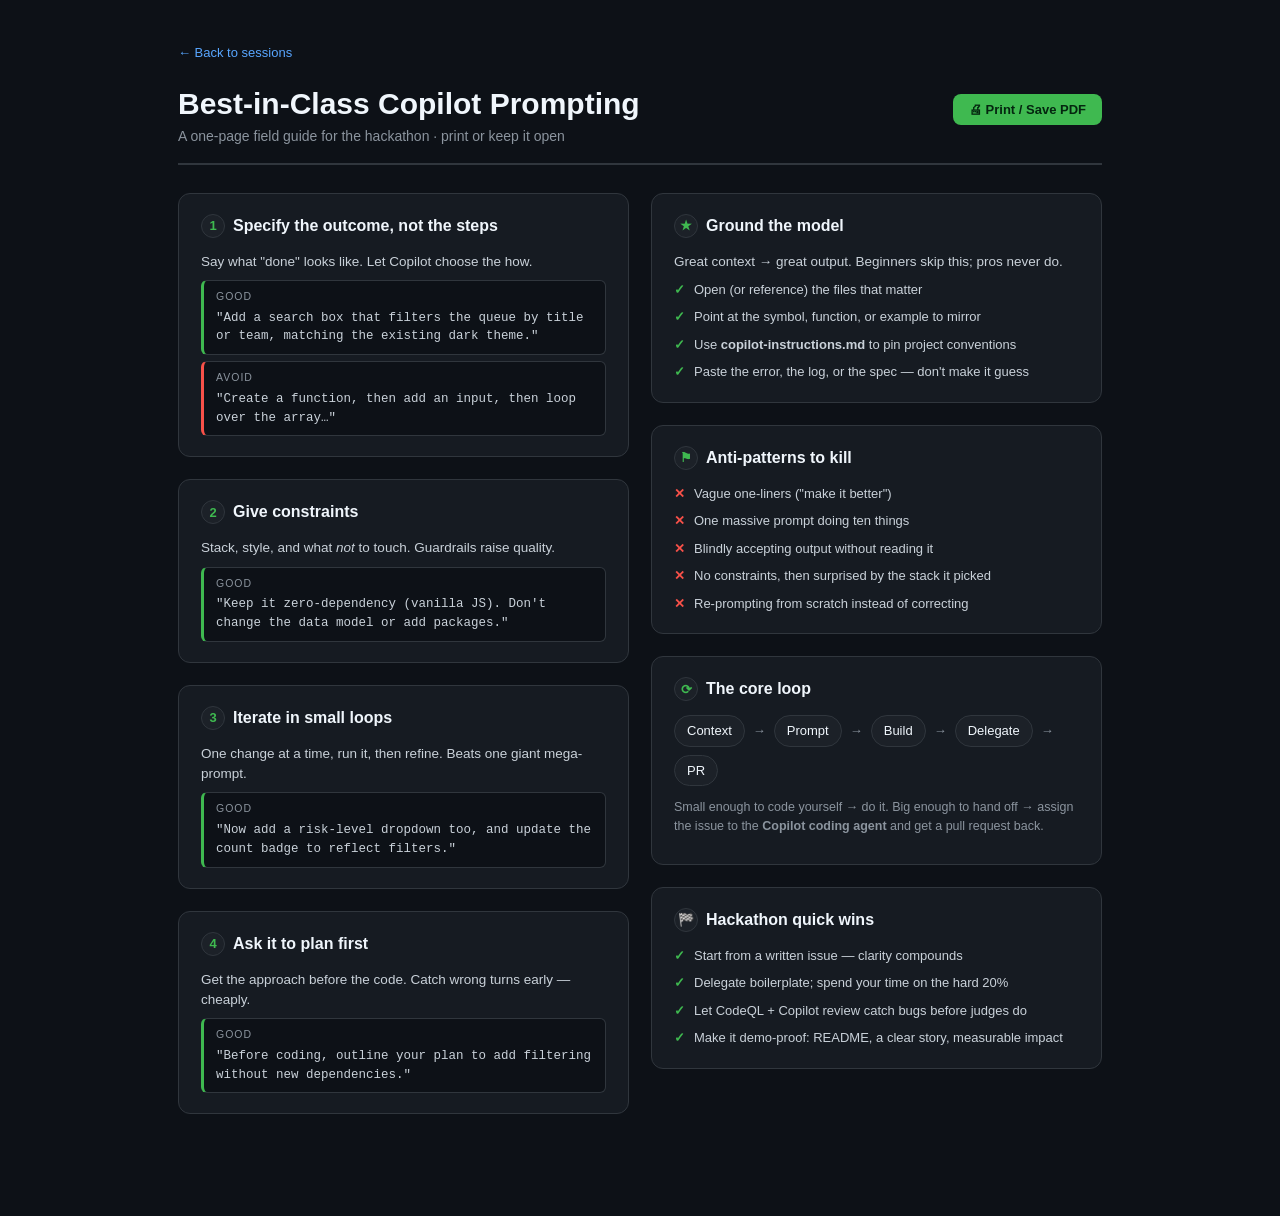
==== cheatsheet.html @ e6ea4fba "Add AI-Native Sessions site (deck-as-webpage + prompting cheat sheet) Co-authored-by: Copilot <22355" ====
<!DOCTYPE html>
<html lang="en">
<head>
  <meta charset="UTF-8" />
  <meta name="viewport" content="width=device-width, initial-scale=1.0" />
  <title>Best-in-Class Copilot Prompting — Cheat Sheet</title>
  <link rel="stylesheet" href="styles.css" />
  <style>
    body { padding: 0; }
    .sheet { max-width: 980px; margin: 0 auto; padding: 40px 28px 80px; }
    .sheet-head { display: flex; align-items: baseline; justify-content: space-between; gap: 16px; border-bottom: 2px solid var(--border); padding-bottom: 16px; margin-bottom: 28px; flex-wrap: wrap; }
    .sheet-head h1 { font-size: 30px; color: var(--white); }
    .sheet-head .sub { color: var(--text-muted); font-size: 14px; }
    .print-btn { padding: 8px 16px; border-radius: 8px; background: var(--green); color: #04260f; border: none; font-weight: 600; font-size: 13px; cursor: pointer; }
    .cols { display: grid; grid-template-columns: 1fr 1fr; gap: 22px; }
    @media (max-width: 780px) { .cols { grid-template-columns: 1fr; } }
    .box { background: var(--bg-card); border: 1px solid var(--border); border-radius: 12px; padding: 20px 22px; margin-bottom: 22px; break-inside: avoid; }
    .box h2 { font-size: 16px; color: var(--white); margin-bottom: 14px; display: flex; align-items: center; gap: 8px; }
    .box h2 .n { width: 24px; height: 24px; border-radius: 50%; background: var(--bg-elev); border: 1px solid var(--border); display: inline-flex; align-items: center; justify-content: center; font-size: 13px; color: var(--green); flex: 0 0 24px; }
    .box p { font-size: 13.5px; color: var(--text); margin-bottom: 8px; }
    .box p.why { color: var(--text-muted); font-size: 12.5px; }
    .ex { background: var(--bg); border: 1px solid var(--border); border-left: 3px solid var(--green); border-radius: 6px; padding: 8px 12px; font-size: 12.5px; font-family: ui-monospace, SFMono-Regular, Menlo, Consolas, monospace; color: var(--text); margin-top: 6px; }
    .ex.bad { border-left-color: var(--red); }
    .ex .lbl { display: block; font-family: -apple-system, sans-serif; font-size: 10.5px; text-transform: uppercase; letter-spacing: 1px; color: var(--text-muted); margin-bottom: 4px; }
    ul.tight { list-style: none; display: flex; flex-direction: column; gap: 8px; }
    ul.tight li { font-size: 13px; padding-left: 20px; position: relative; }
    ul.tight li::before { content: '✓'; position: absolute; left: 0; color: var(--green); font-weight: 700; }
    ul.tight.bad li::before { content: '✕'; color: var(--red); }
    .loop { display: flex; flex-wrap: wrap; gap: 8px; align-items: center; font-size: 13px; }
    .loop .chip { background: var(--bg-elev); border: 1px solid var(--border); border-radius: 20px; padding: 5px 12px; color: var(--white); }
    .loop .arr { color: var(--text-muted); }
    .backlink { display: inline-block; margin-bottom: 18px; font-size: 13px; }
    @media print {
      :root { --bg: #fff; --bg-card: #fff; --bg-elev: #f6f8fa; --border: #d0d7de; --text: #1f2328; --text-muted: #57606a; --white: #000; }
      body { background: #fff; }
      .print-btn, .backlink { display: none; }
      .box { break-inside: avoid; }
    }
  </style>
</head>
<body>
  <div class="sheet">
    <a class="backlink" href="index.html">← Back to sessions</a>
    <div class="sheet-head">
      <div>
        <h1>Best-in-Class Copilot Prompting</h1>
        <div class="sub">A one-page field guide for the hackathon · print or keep it open</div>
      </div>
      <button class="print-btn" onclick="window.print()">🖨 Print / Save PDF</button>
    </div>

    <div class="cols">
      <div>
        <div class="box">
          <h2><span class="n">1</span> Specify the outcome, not the steps</h2>
          <p>Say what "done" looks like. Let Copilot choose the how.</p>
          <div class="ex"><span class="lbl">Good</span>"Add a search box that filters the queue by title or team, matching the existing dark theme."</div>
          <div class="ex bad"><span class="lbl">Avoid</span>"Create a function, then add an input, then loop over the array…"</div>
        </div>

        <div class="box">
          <h2><span class="n">2</span> Give constraints</h2>
          <p>Stack, style, and what <em>not</em> to touch. Guardrails raise quality.</p>
          <div class="ex"><span class="lbl">Good</span>"Keep it zero-dependency (vanilla JS). Don't change the data model or add packages."</div>
        </div>

        <div class="box">
          <h2><span class="n">3</span> Iterate in small loops</h2>
          <p>One change at a time, run it, then refine. Beats one giant mega-prompt.</p>
          <div class="ex"><span class="lbl">Good</span>"Now add a risk-level dropdown too, and update the count badge to reflect filters."</div>
        </div>

        <div class="box">
          <h2><span class="n">4</span> Ask it to plan first</h2>
          <p>Get the approach before the code. Catch wrong turns early — cheaply.</p>
          <div class="ex"><span class="lbl">Good</span>"Before coding, outline your plan to add filtering without new dependencies."</div>
        </div>
      </div>

      <div>
        <div class="box">
          <h2><span class="n">★</span> Ground the model</h2>
          <p>Great context → great output. Beginners skip this; pros never do.</p>
          <ul class="tight">
            <li>Open (or reference) the files that matter</li>
            <li>Point at the symbol, function, or example to mirror</li>
            <li>Use <strong>copilot-instructions.md</strong> to pin project conventions</li>
            <li>Paste the error, the log, or the spec — don't make it guess</li>
          </ul>
        </div>

        <div class="box">
          <h2><span class="n">⚑</span> Anti-patterns to kill</h2>
          <ul class="tight bad">
            <li>Vague one-liners ("make it better")</li>
            <li>One massive prompt doing ten things</li>
            <li>Blindly accepting output without reading it</li>
            <li>No constraints, then surprised by the stack it picked</li>
            <li>Re-prompting from scratch instead of correcting</li>
          </ul>
        </div>

        <div class="box">
          <h2><span class="n">⟳</span> The core loop</h2>
          <div class="loop">
            <span class="chip">Context</span><span class="arr">→</span>
            <span class="chip">Prompt</span><span class="arr">→</span>
            <span class="chip">Build</span><span class="arr">→</span>
            <span class="chip">Delegate</span><span class="arr">→</span>
            <span class="chip">PR</span>
          </div>
          <p class="why" style="margin-top:12px">Small enough to code yourself → do it. Big enough to hand off → assign the issue to the <strong>Copilot coding agent</strong> and get a pull request back.</p>
        </div>

        <div class="box">
          <h2><span class="n">🏁</span> Hackathon quick wins</h2>
          <ul class="tight">
            <li>Start from a written issue — clarity compounds</li>
            <li>Delegate boilerplate; spend your time on the hard 20%</li>
            <li>Let CodeQL + Copilot review catch bugs before judges do</li>
            <li>Make it demo-proof: README, a clear story, measurable impact</li>
          </ul>
        </div>
      </div>
    </div>
  </div>
</body>
</html>
---- styles.css ----
:root {
  --bg: #0d1117;
  --bg-card: #161b22;
  --bg-elev: #1c2128;
  --border: #30363d;
  --text: #c9d1d9;
  --text-muted: #8b949e;
  --green: #3fb950;
  --blue: #58a6ff;
  --yellow: #d29922;
  --red: #f85149;
  --purple: #bc8cff;
  --orange: #f0883e;
  --white: #f0f6fc;
}

* { box-sizing: border-box; margin: 0; padding: 0; }
html { scroll-behavior: smooth; }

body {
  font-family: -apple-system, BlinkMacSystemFont, "Segoe UI", Helvetica, Arial, sans-serif;
  background: var(--bg);
  color: var(--text);
  min-height: 100vh;
  overflow-x: hidden;
  line-height: 1.5;
}

a { color: var(--blue); text-decoration: none; }
a:hover { text-decoration: underline; }

/* Top nav */
.top-nav {
  position: fixed; top: 0; left: 0; right: 0; z-index: 100;
  background: rgba(13, 17, 23, 0.9);
  backdrop-filter: blur(12px);
  border-bottom: 1px solid var(--border);
  display: flex; align-items: center; padding: 12px 24px; gap: 20px;
}
.top-nav .logo { display: flex; align-items: center; gap: 10px; font-weight: 700; color: var(--white); }
.top-nav .logo .dot { width: 12px; height: 12px; border-radius: 50%; background: var(--green); box-shadow: 0 0 10px var(--green); }
.top-nav nav { display: flex; gap: 4px; margin-left: auto; flex-wrap: wrap; }
.top-nav nav a { font-size: 13px; color: var(--text-muted); padding: 6px 12px; border-radius: 6px; }
.top-nav nav a:hover { color: var(--white); background: rgba(255,255,255,.06); text-decoration: none; }

/* Section shell */
section { padding: 90px 24px; border-bottom: 1px solid var(--border); }
.wrap { max-width: 1080px; margin: 0 auto; }
.eyebrow { font-size: 13px; font-weight: 700; letter-spacing: 2px; text-transform: uppercase; color: var(--purple); margin-bottom: 12px; }
h2.section-title { font-size: 32px; color: var(--white); margin-bottom: 12px; }
.section-lead { font-size: 17px; color: var(--text-muted); max-width: 720px; margin-bottom: 40px; }

/* Hero */
.hero {
  min-height: 100vh; display: flex; flex-direction: column; align-items: center;
  justify-content: center; text-align: center; padding: 120px 24px 80px; position: relative; overflow: hidden;
}
.hero::before {
  content: ''; position: absolute; inset: 0;
  background: radial-gradient(ellipse 80% 60% at 50% 35%, rgba(88,166,255,.10) 0%, transparent 70%),
              radial-gradient(ellipse 60% 50% at 15% 85%, rgba(188,140,255,.08) 0%, transparent 60%),
              radial-gradient(ellipse 60% 50% at 85% 85%, rgba(63,185,80,.07) 0%, transparent 60%);
  animation: glow 8s ease-in-out infinite alternate;
}
@keyframes glow { 0% { opacity: .6; } 100% { opacity: 1; } }
.hero > * { position: relative; z-index: 1; }
.hero h1 { font-size: 60px; font-weight: 800; color: var(--white); line-height: 1.08; max-width: 900px; }
.hero h1 span { background: linear-gradient(135deg, var(--blue), var(--purple)); -webkit-background-clip: text; -webkit-text-fill-color: transparent; background-clip: text; }
.hero .subtitle { font-size: 21px; color: var(--text); max-width: 660px; margin-top: 22px; }
.hero .dates { display: flex; gap: 14px; margin-top: 28px; flex-wrap: wrap; justify-content: center; }
.date-chip { border: 1px solid var(--border); background: var(--bg-card); border-radius: 30px; padding: 8px 18px; font-size: 14px; color: var(--text); }
.date-chip strong { color: var(--white); }
.cta-row { display: flex; gap: 12px; margin-top: 36px; flex-wrap: wrap; justify-content: center; }
.btn { padding: 12px 22px; border-radius: 8px; font-size: 15px; font-weight: 600; border: 1px solid var(--border); }
.btn.primary { background: var(--green); color: #04260f; border-color: var(--green); }
.btn.primary:hover { filter: brightness(1.08); text-decoration: none; }
.btn.secondary { background: var(--bg-card); color: var(--white); }
.btn.secondary:hover { background: var(--bg-elev); text-decoration: none; }

/* Pillars */
.pillars { display: grid; grid-template-columns: repeat(3, 1fr); gap: 20px; }
@media (max-width: 820px) { .pillars { grid-template-columns: 1fr; } }
.pillar { background: var(--bg-card); border: 1px solid var(--border); border-radius: 12px; padding: 24px; }
.pillar .ic { font-size: 26px; margin-bottom: 12px; }
.pillar h3 { color: var(--white); font-size: 17px; margin-bottom: 8px; }
.pillar p { font-size: 14px; color: var(--text-muted); }

/* Session cards */
.sessions { display: grid; grid-template-columns: 1fr 1fr; gap: 24px; }
@media (max-width: 820px) { .sessions { grid-template-columns: 1fr; } }
.session { background: var(--bg-card); border: 1px solid var(--border); border-radius: 14px; padding: 28px; }
.session .tag { display: inline-block; font-size: 12px; font-weight: 700; letter-spacing: 1px; text-transform: uppercase; padding: 4px 10px; border-radius: 20px; margin-bottom: 14px; }
.session.s1 .tag { background: rgba(88,166,255,.15); color: var(--blue); }
.session.s2 .tag { background: rgba(188,140,255,.15); color: var(--purple); }
.session h3 { color: var(--white); font-size: 22px; margin-bottom: 6px; }
.session .focus { font-size: 14px; color: var(--text-muted); margin-bottom: 18px; font-style: italic; }
.session ul { list-style: none; display: flex; flex-direction: column; gap: 12px; }
.session li { font-size: 14px; padding-left: 26px; position: relative; }
.session li::before { content: '▸'; position: absolute; left: 4px; color: var(--green); }
.session li strong { color: var(--white); }

/* A2D map */
.a2d { display: grid; grid-template-columns: repeat(4, 1fr); gap: 14px; }
@media (max-width: 820px) { .a2d { grid-template-columns: 1fr 1fr; } }
.stage { background: var(--bg-card); border: 1px solid var(--border); border-radius: 12px; padding: 20px; text-align: center; }
.stage .letter { font-size: 30px; font-weight: 800; color: var(--white); }
.stage .name { font-size: 13px; font-weight: 700; letter-spacing: 1px; text-transform: uppercase; color: var(--purple); margin: 6px 0 10px; }
.stage p { font-size: 13px; color: var(--text-muted); }

/* Flow steps */
.flow { display: flex; flex-direction: column; gap: 0; }
.step { display: flex; gap: 18px; padding: 20px 0; border-bottom: 1px dashed var(--border); }
.step:last-child { border-bottom: none; }
.step .num { flex: 0 0 40px; height: 40px; border-radius: 50%; background: var(--bg-card); border: 1px solid var(--border); display: flex; align-items: center; justify-content: center; font-weight: 700; color: var(--green); }
.step .body h4 { color: var(--white); font-size: 16px; margin-bottom: 4px; }
.step .body p { font-size: 14px; color: var(--text-muted); }
.step .body code { background: var(--bg-elev); border: 1px solid var(--border); border-radius: 4px; padding: 1px 6px; font-size: 13px; color: var(--text); }
.callout { margin-top: 24px; background: rgba(63,185,80,.08); border: 1px solid rgba(63,185,80,.3); border-radius: 10px; padding: 16px 20px; font-size: 14px; }

/* Resources */
.resources { display: grid; grid-template-columns: repeat(3,1fr); gap: 18px; }
@media (max-width: 820px) { .resources { grid-template-columns: 1fr; } }
.res { background: var(--bg-card); border: 1px solid var(--border); border-radius: 12px; padding: 22px; display: block; }
.res:hover { background: var(--bg-elev); text-decoration: none; border-color: var(--blue); }
.res h3 { color: var(--white); font-size: 16px; margin-bottom: 6px; }
.res p { font-size: 13px; color: var(--text-muted); }

.footer { text-align: center; padding: 40px 24px; font-size: 13px; color: var(--text-muted); }
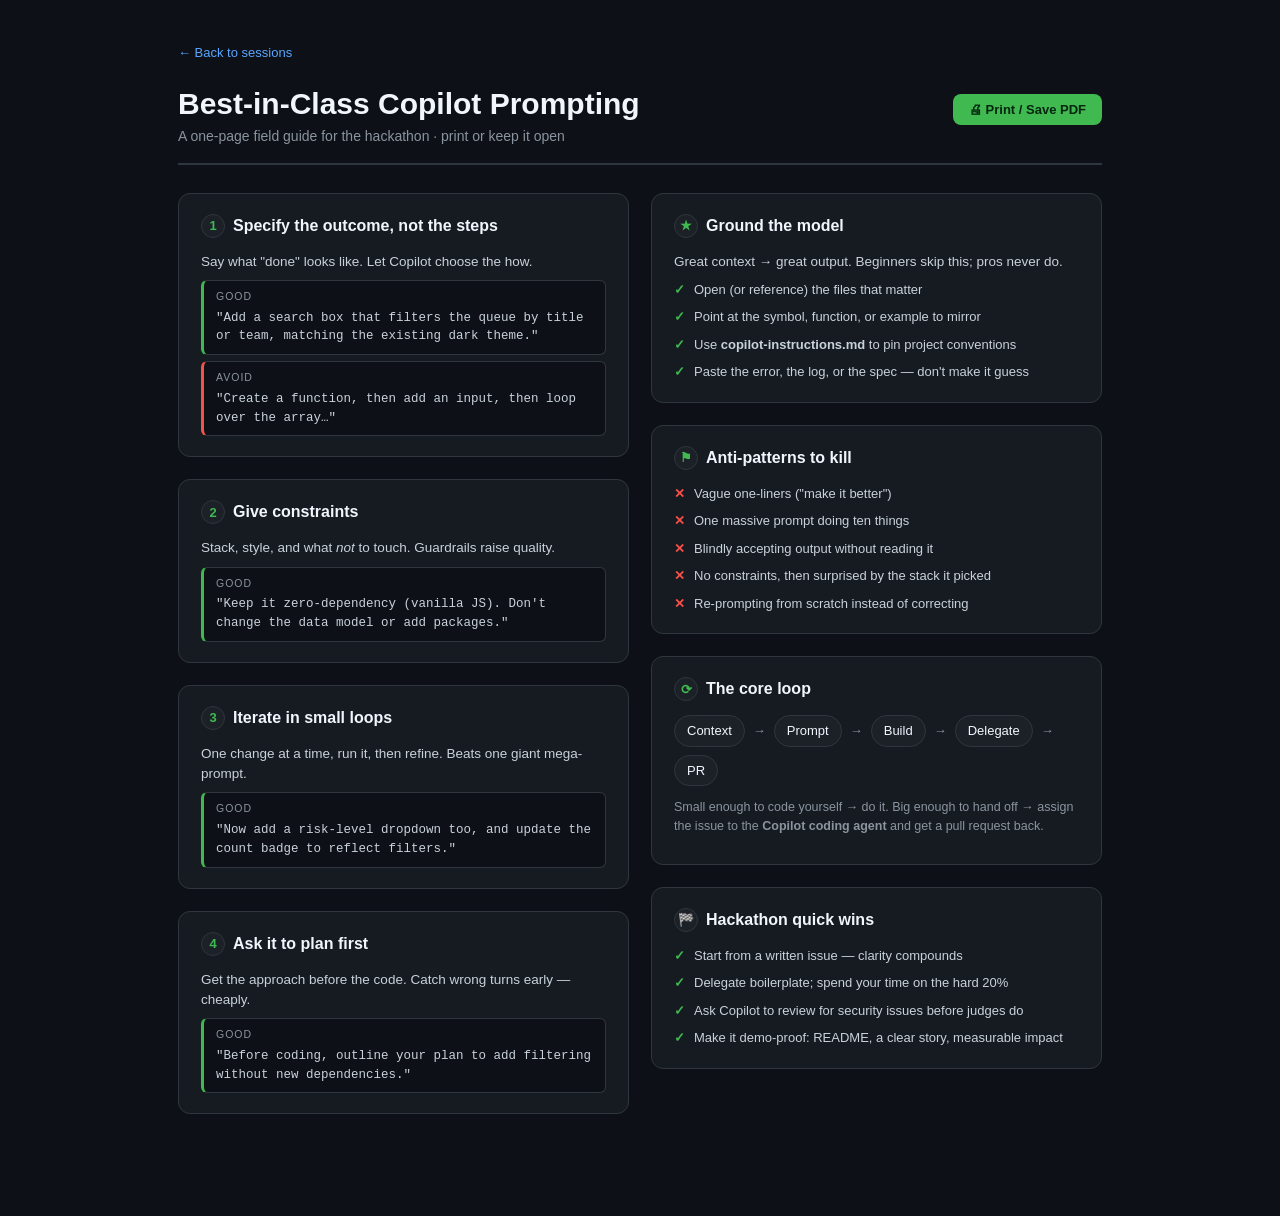
==== commit 1a1cc497: "Reframe AI + security to Copilot-native (no GHAS/CodeQL dependency) HPI does not have GHAS/Code Secu" ====
--- a/cheatsheet.html
+++ b/cheatsheet.html
@@ -117,7 +117,7 @@
           <ul class="tight">
             <li>Start from a written issue — clarity compounds</li>
             <li>Delegate boilerplate; spend your time on the hard 20%</li>
-            <li>Let CodeQL + Copilot review catch bugs before judges do</li>
+            <li>Ask Copilot to review for security issues before judges do</li>
             <li>Make it demo-proof: README, a clear story, measurable impact</li>
           </ul>
         </div>
--- a/styles.css
+++ b/styles.css
@@ -88,16 +88,17 @@
 /* Session cards */
 .sessions { display: grid; grid-template-columns: 1fr 1fr; gap: 24px; }
 @media (max-width: 820px) { .sessions { grid-template-columns: 1fr; } }
-.session { background: var(--bg-card); border: 1px solid var(--border); border-radius: 14px; padding: 28px; }
+.session { background: var(--bg-card); border: 1px solid var(--border); border-radius: 14px; padding: 28px; display: flex; flex-direction: column; }
 .session .tag { display: inline-block; font-size: 12px; font-weight: 700; letter-spacing: 1px; text-transform: uppercase; padding: 4px 10px; border-radius: 20px; margin-bottom: 14px; }
 .session.s1 .tag { background: rgba(88,166,255,.15); color: var(--blue); }
 .session.s2 .tag { background: rgba(188,140,255,.15); color: var(--purple); }
 .session h3 { color: var(--white); font-size: 22px; margin-bottom: 6px; }
 .session .focus { font-size: 14px; color: var(--text-muted); margin-bottom: 18px; font-style: italic; }
-.session ul { list-style: none; display: flex; flex-direction: column; gap: 12px; }
+.session ul { list-style: none; display: flex; flex-direction: column; gap: 12px; margin-bottom: 24px; }
 .session li { font-size: 14px; padding-left: 26px; position: relative; }
 .session li::before { content: '▸'; position: absolute; left: 4px; color: var(--green); }
 .session li strong { color: var(--white); }
+.present-btn { margin-top: auto; align-self: flex-start; display: inline-block; }
 
 /* A2D map */
 .a2d { display: grid; grid-template-columns: repeat(4, 1fr); gap: 14px; }
@@ -118,8 +119,7 @@
 .callout { margin-top: 24px; background: rgba(63,185,80,.08); border: 1px solid rgba(63,185,80,.3); border-radius: 10px; padding: 16px 20px; font-size: 14px; }
 
 /* Resources */
-.resources { display: grid; grid-template-columns: repeat(3,1fr); gap: 18px; }
-@media (max-width: 820px) { .resources { grid-template-columns: 1fr; } }
+.resources { display: grid; grid-template-columns: repeat(auto-fit, minmax(230px, 1fr)); gap: 18px; }
 .res { background: var(--bg-card); border: 1px solid var(--border); border-radius: 12px; padding: 22px; display: block; }
 .res:hover { background: var(--bg-elev); text-decoration: none; border-color: var(--blue); }
 .res h3 { color: var(--white); font-size: 16px; margin-bottom: 6px; }
